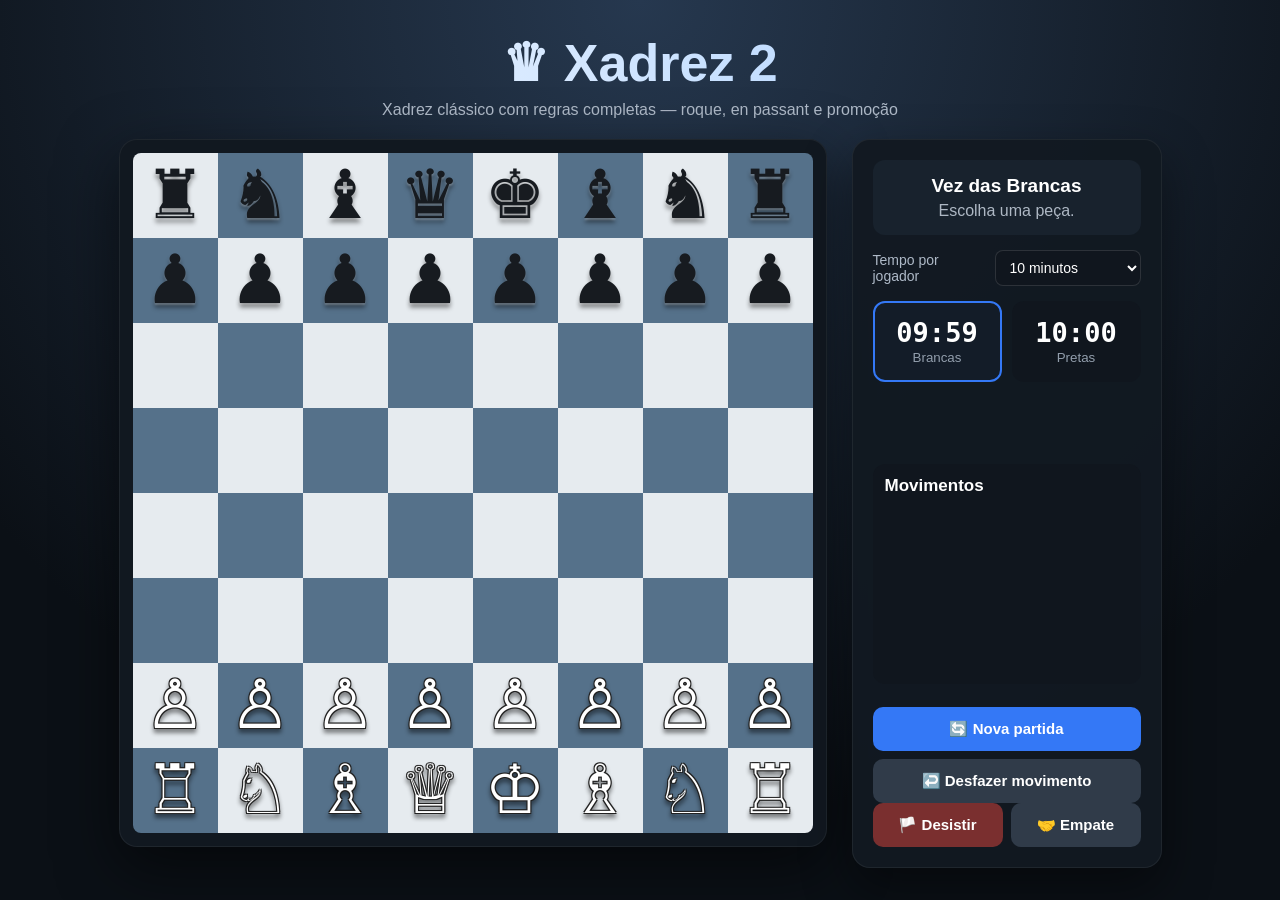
==== index.html @ f7adee4a "Atualização completa" ====
<!DOCTYPE html>
<html lang="pt-BR">
<head>
<meta charset="UTF-8">
<meta name="viewport" content="width=device-width, initial-scale=1.0">
<title>Xadrez 2</title>
<link rel="stylesheet" href="style.css">
</head>
<body>

<div class="game">

  <header>
    <h1>♛ Xadrez 2</h1>
    <p>Xadrez clássico com regras completas — roque, en passant e promoção</p>
  </header>

  <div class="game-area">

    <!-- TABULEIRO -->
    <div class="board-container">
      <div id="board" role="grid" aria-label="Tabuleiro de xadrez"></div>
    </div>

    <!-- PAINEL -->
    <aside class="panel">

      <div class="status">
        <strong id="status">Vez das Brancas</strong>
        <span id="message">Escolha uma peça.</span>
      </div>

      <div class="setting-row">
        <label for="timeControl">Tempo por jogador</label>
        <select id="timeControl">
          <option value="180">3 minutos</option>
          <option value="300">5 minutos</option>
          <option value="600" selected>10 minutos</option>
          <option value="900">15 minutos</option>
          <option value="1800">30 minutos</option>
          <option value="0">Sem cronômetro</option>
        </select>
      </div>

      <div class="timer-container">
        <div class="timer" id="whiteTimerBox">
          <span id="whiteTime">10:00</span>
          <small>Brancas</small>
        </div>
        <div class="timer" id="blackTimerBox">
          <span id="blackTime">10:00</span>
          <small>Pretas</small>
        </div>
      </div>

      <div class="captured-container">
        <div class="captured-row">
          <span id="capturedByWhite"></span>
          <span class="material" id="materialWhite"></span>
        </div>
        <div class="captured-row">
          <span id="capturedByBlack"></span>
          <span class="material" id="materialBlack"></span>
        </div>
      </div>

      <div class="moves">
        <h3>Movimentos</h3>
        <div id="moveList"></div>
      </div>

      <button id="restartBtn">🔄 Nova partida</button>
      <button class="secondary" id="undoBtn">↩️ Desfazer movimento</button>

      <div class="button-row">
        <button class="danger" id="resignBtn">🏳️ Desistir</button>
        <button class="secondary" id="drawBtn">🤝 Empate</button>
      </div>

    </aside>

  </div>

</div>

<!-- MODAL DE PROMOÇÃO -->
<div id="promotionOverlay" class="promotion-overlay hidden">
  <div class="promotion-box">
    <p>Escolha a peça de promoção:</p>
    <div class="promotion-options" id="promotionOptions"></div>
  </div>
</div>

<script src="script.js"></script>
</body>
</html>
---- style.css ----
* {
  box-sizing: border-box;
}

body {
  margin: 0;
  min-height: 100vh;
  font-family: Arial, Helvetica, sans-serif;
  background: radial-gradient(circle at top, #26384f, #0b1016 75%);
  color: white;
  display: flex;
  justify-content: center;
  align-items: center;
  padding: 25px;
}

.game {
  width: min(1200px, 100%);
}

header {
  text-align: center;
  margin-bottom: 20px;
}

header h1 {
  margin: 0;
  font-size: clamp(35px, 5vw, 52px);
  background: linear-gradient(90deg, #ffffff, #9ec9ff);
  -webkit-background-clip: text;
  -webkit-text-fill-color: transparent;
}

header p {
  color: #aeb9c7;
  margin: 8px 0 0;
}

/* =========================================
   ÁREA DO JOGO
========================================= */

.game-area {
  display: flex;
  justify-content: center;
  align-items: flex-start;
  gap: 25px;
}

/* =========================================
   TABULEIRO
========================================= */

.board-container {
  padding: 14px;
  background: #111820;
  border-radius: 18px;
  box-shadow: 0 20px 60px rgba(0, 0, 0, .55), inset 0 0 0 1px rgba(255, 255, 255, .06);
}

#board {
  width: min(75vw, 680px);
  height: min(75vw, 680px);
  display: grid;
  grid-template-columns: repeat(8, 1fr);
  grid-template-rows: repeat(8, 1fr);
  overflow: hidden;
  border-radius: 8px;
}

/* =========================================
   CASAS
========================================= */

.square {
  position: relative;
  display: flex;
  align-items: center;
  justify-content: center;
  cursor: pointer;
  user-select: none;
  transition: filter .12s, box-shadow .12s;
}

.square.light {
  background: #e6ebef;
}

.square.dark {
  background: #55718a;
}

.square:hover {
  filter: brightness(1.08);
}

.square:focus-visible {
  outline: 3px solid #ffd447;
  outline-offset: -3px;
  z-index: 4;
}

/* Casa selecionada */

.square.selected {
  box-shadow: inset 0 0 0 5px #ffd447;
}

/* Último movimento */

.square.last-move {
  box-shadow: inset 0 0 0 999px rgba(255, 212, 71, .22);
}

/* Movimento possível */

.square.possible::after {
  content: "";
  position: absolute;
  width: 20%;
  height: 20%;
  border-radius: 50%;
  background: rgba(36, 180, 99, .85);
  z-index: 1;
}

/* Captura */

.square.capture::after {
  content: "";
  position: absolute;
  width: 76%;
  height: 76%;
  border-radius: 50%;
  border: 5px solid rgba(220, 50, 50, .8);
  z-index: 1;
}

/* =========================================
   PEÇAS
========================================= */

.piece {
  position: relative;
  z-index: 3;
  font-family: "DejaVu Sans", "Arial Unicode MS", sans-serif;
  font-size: clamp(35px, 6vw, 68px);
  line-height: 1;
  transition: transform .12s;
  filter: drop-shadow(0 4px 2px rgba(0, 0, 0, .45));
}

.piece.white {
  color: #ffffff;
  text-shadow: -1px -1px 0 #222, 1px -1px 0 #222, -1px 1px 0 #222, 1px 1px 0 #222;
}

.piece.black {
  color: #171b20;
  text-shadow: 0 2px 2px rgba(255, 255, 255, .25);
}

/* =========================================
   REI EM XEQUE
========================================= */

.square.in-check {
  box-shadow: inset 0 0 0 6px #e53935, inset 0 0 25px rgba(229, 57, 53, .7);
}

/* =========================================
   PAINEL
========================================= */

.panel {
  width: 310px;
  padding: 20px;
  border-radius: 18px;
  background: rgba(18, 25, 34, .96);
  border: 1px solid rgba(255, 255, 255, .06);
  box-shadow: 0 20px 50px rgba(0, 0, 0, .45);
}

/* =========================================
   STATUS
========================================= */

.status {
  padding: 15px;
  margin-bottom: 15px;
  border-radius: 12px;
  background: #18222d;
  text-align: center;
}

.status strong {
  display: block;
  font-size: 19px;
  margin-bottom: 5px;
}

.status span {
  color: #aeb8c4;
}

/* =========================================
   CONFIGURAÇÃO
========================================= */

.setting-row {
  display: flex;
  align-items: center;
  justify-content: space-between;
  gap: 10px;
  margin-bottom: 15px;
  font-size: 14px;
  color: #aeb9c7;
}

.setting-row select {
  flex: 1;
  padding: 8px 10px;
  border-radius: 8px;
  border: 1px solid rgba(255, 255, 255, .12);
  background: #10161e;
  color: white;
  font-size: 14px;
}

/* =========================================
   CRONÔMETRO
========================================= */

.timer-container {
  display: grid;
  grid-template-columns: 1fr 1fr;
  gap: 10px;
  margin-bottom: 15px;
}

.timer {
  background: #10161e;
  padding: 14px;
  border-radius: 12px;
  text-align: center;
  border: 2px solid transparent;
  transition: border-color .2s, background .2s;
}

.timer.active {
  border-color: #3478f6;
  background: #131c28;
}

.timer span {
  display: block;
  font-family: monospace;
  font-size: 27px;
  font-weight: bold;
}

.timer small {
  color: #929eac;
}

/* =========================================
   PEÇAS CAPTURADAS
========================================= */

.captured-container {
  margin-bottom: 15px;
}

.captured-row {
  display: flex;
  align-items: center;
  justify-content: space-between;
  min-height: 26px;
  padding: 4px 2px;
  font-size: 20px;
  color: #d9e0e8;
}

.captured-row .material {
  font-family: monospace;
  font-size: 14px;
  color: #6fcf97;
  font-weight: bold;
}

/* =========================================
   MOVIMENTOS
========================================= */

.moves {
  height: 220px;
  overflow-y: auto;
  background: #10161e;
  border-radius: 12px;
  padding: 12px;
  margin-bottom: 15px;
}

.moves h3 {
  margin-top: 0;
  font-size: 17px;
}

.move {
  display: grid;
  grid-template-columns: 35px 1fr 1fr;
  padding: 7px 4px;
  border-bottom: 1px solid rgba(255, 255, 255, .05);
  color: #d9e0e8;
  font-family: monospace;
}

/* =========================================
   BOTÕES
========================================= */

button {
  width: 100%;
  border: none;
  border-radius: 10px;
  padding: 13px;
  margin-top: 8px;
  cursor: pointer;
  font-size: 15px;
  font-weight: bold;
  color: white;
  background: #3478f6;
  transition: .2s;
}

button:hover {
  background: #2465da;
  transform: translateY(-1px);
}

button:focus-visible {
  outline: 3px solid #ffd447;
  outline-offset: 2px;
}

button.secondary {
  background: #303b49;
}

button.secondary:hover {
  background: #3d4b5d;
}

button.danger {
  background: #7a2f2f;
}

button.danger:hover {
  background: #93393a;
}

.button-row {
  display: grid;
  grid-template-columns: 1fr 1fr;
  gap: 8px;
}

.button-row button {
  margin-top: 0;
}

/* =========================================
   MODAL DE PROMOÇÃO
========================================= */

.promotion-overlay {
  position: fixed;
  inset: 0;
  background: rgba(5, 8, 12, .78);
  display: flex;
  align-items: center;
  justify-content: center;
  z-index: 10;
}

.promotion-overlay.hidden {
  display: none;
}

.promotion-box {
  background: #141c26;
  border-radius: 16px;
  padding: 24px;
  text-align: center;
  box-shadow: 0 20px 60px rgba(0, 0, 0, .6);
  border: 1px solid rgba(255, 255, 255, .08);
}

.promotion-box p {
  margin: 0 0 16px;
  color: #d9e0e8;
}

.promotion-options {
  display: flex;
  gap: 12px;
}

.promotion-btn {
  width: 68px;
  height: 68px;
  font-size: 40px;
  border-radius: 12px;
  background: #1e2833;
  margin-top: 0;
  display: flex;
  align-items: center;
  justify-content: center;
}

.promotion-btn:hover {
  background: #2a3948;
  transform: translateY(-2px);
}

/* =========================================
   RESPONSIVO
========================================= */

@media (max-width: 900px) {
  .game-area {
    flex-direction: column;
    align-items: center;
  }

  .panel {
    width: min(680px, 100%);
  }

  #board {
    width: 90vw;
    height: 90vw;
  }
}

@media (prefers-reduced-motion: reduce) {
  * {
    transition: none !important;
  }
}
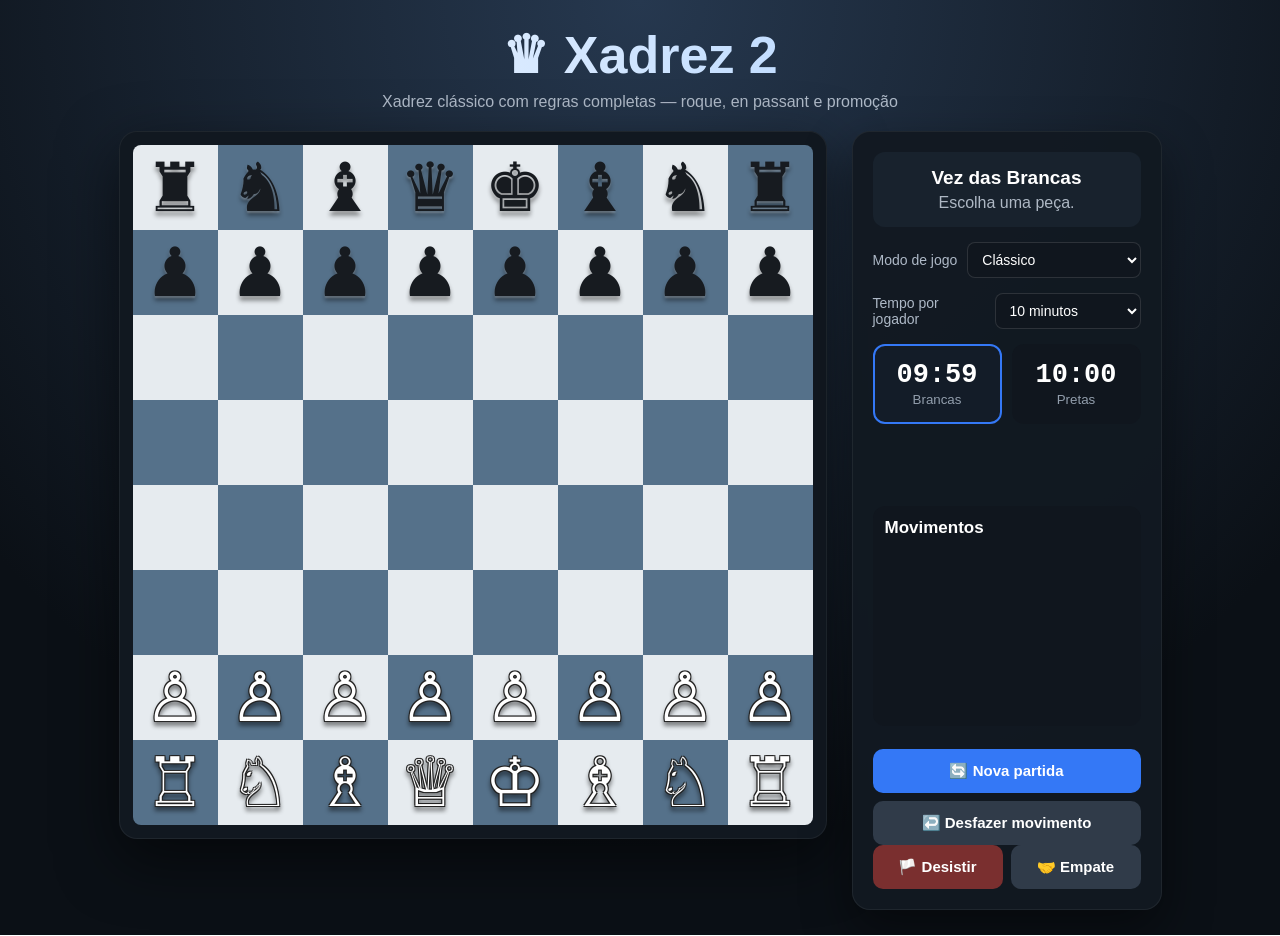
==== commit aa52c25d: "Adicionando o modo especial" ====
--- a/index.html
+++ b/index.html
@@ -31,6 +31,14 @@
       </div>
 
       <div class="setting-row">
+        <label for="gameMode">Modo de jogo</label>
+        <select id="gameMode">
+          <option value="classic" selected>Clássico</option>
+          <option value="special">Especial ✨</option>
+        </select>
+      </div>
+
+      <div class="setting-row">
         <label for="timeControl">Tempo por jogador</label>
         <select id="timeControl">
           <option value="180">3 minutos</option>
@@ -40,6 +48,13 @@
           <option value="1800">30 minutos</option>
           <option value="0">Sem cronômetro</option>
         </select>
+      </div>
+
+      <div class="legend hidden" id="specialLegend">
+        <strong>Modo Especial:</strong>
+        <p>🧙 <b>Mago</b> — anda na diagonal (qualquer distância) ou 1 casa na ortogonal.</p>
+        <p>🏹 <b>Arqueiro</b> — anda 1 casa (sem capturar) e atira até 2 casas em linha reta.</p>
+        <p>🌀 Portal teleporta · 💎 Poço promove um peão · 🔥 Armadilha destrói quem pisar.</p>
       </div>
 
       <div class="timer-container">
--- a/style.css
+++ b/style.css
@@ -158,6 +158,81 @@
 .piece.black {
   color: #171b20;
   text-shadow: 0 2px 2px rgba(255, 255, 255, .25);
+}
+
+/* =========================================
+   PEÇAS DO MODO ESPECIAL
+========================================= */
+
+.piece.special-piece {
+  display: inline-flex;
+  align-items: center;
+  justify-content: center;
+  width: 0.85em;
+  height: 0.85em;
+  font-size: 0.62em;
+  border-radius: 50%;
+  filter: none;
+  text-shadow: none;
+}
+
+.piece.special-piece.white {
+  background: #ffffff;
+  box-shadow: 0 0 0 2px #1e2833, 0 4px 6px rgba(0, 0, 0, .4);
+}
+
+.piece.special-piece.black {
+  background: #1a2027;
+  box-shadow: 0 0 0 2px #e6ebef, 0 4px 6px rgba(0, 0, 0, .4);
+}
+
+/* =========================================
+   CASAS DE EVENTO
+========================================= */
+
+.event-icon {
+  font-size: clamp(20px, 3.5vw, 36px);
+  opacity: .85;
+  z-index: 2;
+  pointer-events: none;
+}
+
+.event-trap {
+  animation: pulse-trap 1.8s infinite;
+}
+
+@keyframes pulse-trap {
+  0%, 100% { opacity: .65; }
+  50% { opacity: 1; }
+}
+
+/* =========================================
+   LEGENDA DO MODO ESPECIAL
+========================================= */
+
+.legend {
+  background: #10161e;
+  border-radius: 12px;
+  padding: 12px 14px;
+  margin-bottom: 15px;
+  font-size: 13px;
+  color: #c3ccd6;
+  border: 1px solid rgba(255, 255, 255, .06);
+}
+
+.legend strong {
+  display: block;
+  margin-bottom: 6px;
+  color: #ffd447;
+}
+
+.legend p {
+  margin: 4px 0;
+  line-height: 1.4;
+}
+
+.legend.hidden {
+  display: none;
 }
 
 /* =========================================
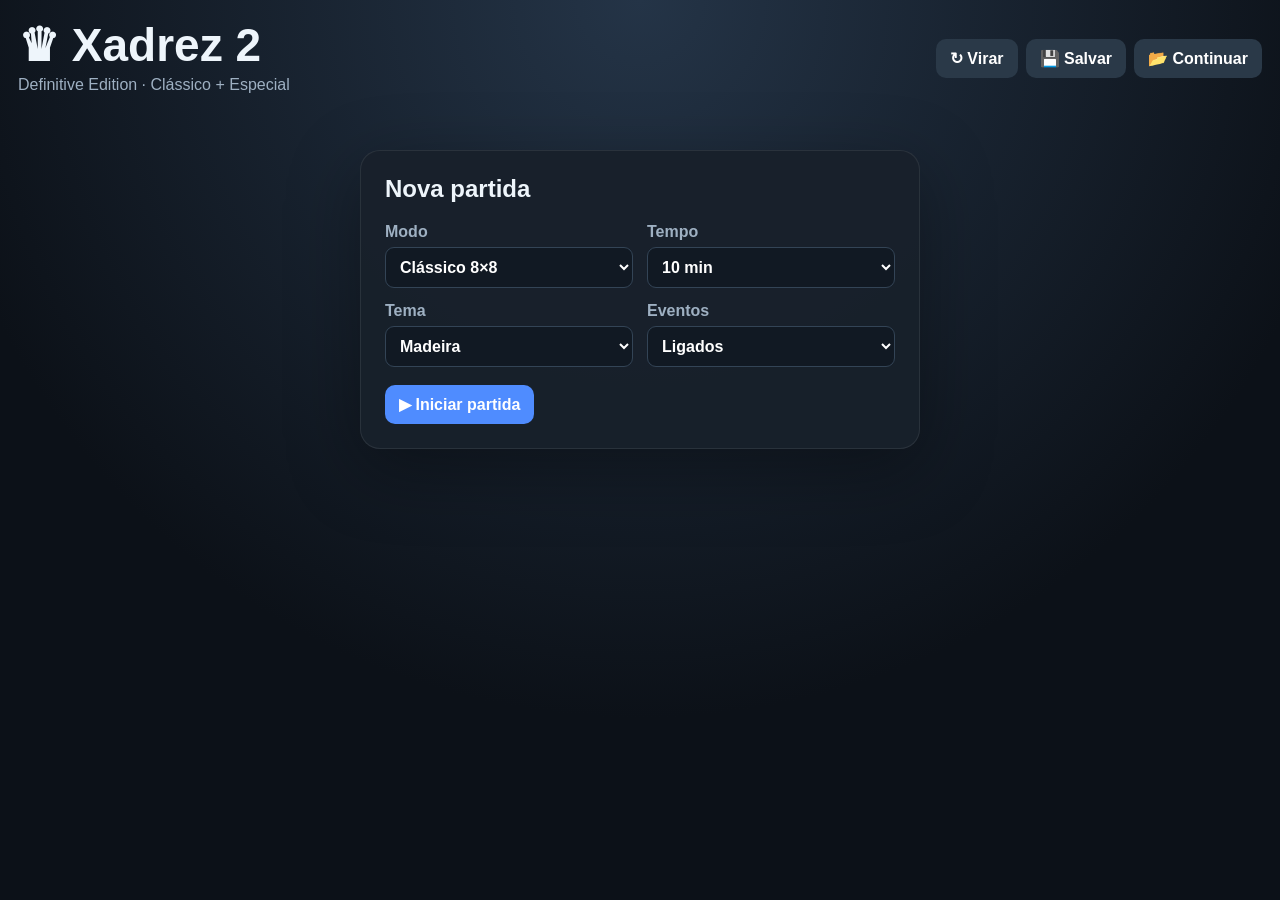
==== commit f37d52a4: "Atualização completa" ====
--- a/index.html
+++ b/index.html
@@ -1,111 +1,17 @@
 <!DOCTYPE html>
 <html lang="pt-BR">
 <head>
-<meta charset="UTF-8">
-<meta name="viewport" content="width=device-width, initial-scale=1.0">
-<title>Xadrez 2</title>
-<link rel="stylesheet" href="style.css">
+<meta charset="UTF-8"><meta name="viewport" content="width=device-width,initial-scale=1.0">
+<title>Xadrez 2 — Definitive Edition</title><link rel="stylesheet" href="style.css">
 </head>
 <body>
-
-<div class="game">
-
-  <header>
-    <h1>♛ Xadrez 2</h1>
-    <p>Xadrez clássico com regras completas — roque, en passant e promoção</p>
-  </header>
-
-  <div class="game-area">
-
-    <!-- TABULEIRO -->
-    <div class="board-container">
-      <div id="board" role="grid" aria-label="Tabuleiro de xadrez"></div>
-    </div>
-
-    <!-- PAINEL -->
-    <aside class="panel">
-
-      <div class="status">
-        <strong id="status">Vez das Brancas</strong>
-        <span id="message">Escolha uma peça.</span>
-      </div>
-
-      <div class="setting-row">
-        <label for="gameMode">Modo de jogo</label>
-        <select id="gameMode">
-          <option value="classic" selected>Clássico</option>
-          <option value="special">Especial ✨</option>
-        </select>
-      </div>
-
-      <div class="setting-row">
-        <label for="timeControl">Tempo por jogador</label>
-        <select id="timeControl">
-          <option value="180">3 minutos</option>
-          <option value="300">5 minutos</option>
-          <option value="600" selected>10 minutos</option>
-          <option value="900">15 minutos</option>
-          <option value="1800">30 minutos</option>
-          <option value="0">Sem cronômetro</option>
-        </select>
-      </div>
-
-      <div class="legend hidden" id="specialLegend">
-        <strong>Modo Especial:</strong>
-        <p>🧙 <b>Mago</b> — anda na diagonal (qualquer distância) ou 1 casa na ortogonal.</p>
-        <p>🏹 <b>Arqueiro</b> — anda 1 casa (sem capturar) e atira até 2 casas em linha reta.</p>
-        <p>🌀 Portal teleporta · 💎 Poço promove um peão · 🔥 Armadilha destrói quem pisar.</p>
-      </div>
-
-      <div class="timer-container">
-        <div class="timer" id="whiteTimerBox">
-          <span id="whiteTime">10:00</span>
-          <small>Brancas</small>
-        </div>
-        <div class="timer" id="blackTimerBox">
-          <span id="blackTime">10:00</span>
-          <small>Pretas</small>
-        </div>
-      </div>
-
-      <div class="captured-container">
-        <div class="captured-row">
-          <span id="capturedByWhite"></span>
-          <span class="material" id="materialWhite"></span>
-        </div>
-        <div class="captured-row">
-          <span id="capturedByBlack"></span>
-          <span class="material" id="materialBlack"></span>
-        </div>
-      </div>
-
-      <div class="moves">
-        <h3>Movimentos</h3>
-        <div id="moveList"></div>
-      </div>
-
-      <button id="restartBtn">🔄 Nova partida</button>
-      <button class="secondary" id="undoBtn">↩️ Desfazer movimento</button>
-
-      <div class="button-row">
-        <button class="danger" id="resignBtn">🏳️ Desistir</button>
-        <button class="secondary" id="drawBtn">🤝 Empate</button>
-      </div>
-
-    </aside>
-
-  </div>
-
+<div class="app">
+<header class="topbar"><div><h1>♛ Xadrez 2</h1><p>Definitive Edition · Clássico + Especial</p></div><div class="top-actions"><button id="flipBtn" title="Virar tabuleiro">↻ Virar</button><button id="saveBtn">💾 Salvar</button><button id="loadBtn">📂 Continuar</button></div></header>
+<section class="setup" id="setup"><div class="setup-card"><h2>Nova partida</h2><div class="setup-grid"><label>Modo<select id="mode"><option value="classic">Clássico 8×8</option><option value="special">Especial 14×8</option></select></label><label>Tempo<select id="time"><option value="0">Sem cronômetro</option><option value="180">3 min</option><option value="300">5 min</option><option value="600" selected>10 min</option><option value="900">15 min</option></select></label><label>Tema<select id="theme"><option value="wood">Madeira</option><option value="midnight">Meia-noite</option><option value="marble">Mármore</option></select></label><label>Eventos<select id="events"><option value="on">Ligados</option><option value="off">Desligados</option></select></label></div><button class="primary" id="startBtn">▶ Iniciar partida</button></div></section>
+<main class="layout hidden" id="gameView"><section class="board-shell"><div class="player-bar"><div id="blackName">⚫ Pretas</div><div id="blackClock">10:00</div></div><div class="board-wrap"><div id="filesTop" class="files"></div><div id="ranksLeft" class="ranks"></div><div id="board" role="grid" aria-label="Tabuleiro"></div><div id="ranksRight" class="ranks right"></div><div id="filesBottom" class="files bottom"></div></div><div class="player-bar bottom"><div id="whiteName">⚪ Brancas</div><div id="whiteClock">10:00</div></div></section>
+<aside class="panel"><div class="status-card"><strong id="status">Vez das Brancas</strong><span id="message">Escolha uma peça para jogar.</span></div><div class="event-card" id="eventCard"><strong>🌦 Evento climático</strong><span id="climate">Nenhum evento ativo</span></div><div class="mini-grid"><div><small>Modo</small><b id="modeLabel">Clássico</b></div><div><small>Lance</small><b id="turnLabel">1</b></div></div><div class="captured"><h3>Capturadas</h3><div><span>Brancas:</span><span id="capWhite"></span></div><div><span>Pretas:</span><span id="capBlack"></span></div></div><div class="history"><div class="history-head"><h3>Movimentos</h3><button id="exportBtn">PGN</button></div><div id="moves"></div></div><div class="controls"><button class="primary" id="newBtn">🔄 Nova</button><button id="undoBtn">↩ Desfazer</button><button id="drawBtn">🤝 Empate</button><button class="danger" id="resignBtn">🏳 Desistir</button></div></aside></main>
 </div>
-
-<!-- MODAL DE PROMOÇÃO -->
-<div id="promotionOverlay" class="promotion-overlay hidden">
-  <div class="promotion-box">
-    <p>Escolha a peça de promoção:</p>
-    <div class="promotion-options" id="promotionOptions"></div>
-  </div>
-</div>
-
+<div id="promotion" class="modal hidden"><div class="modal-box"><h3>Promover peão</h3><div id="promotionChoices" class="choices"></div></div></div>
+<div id="dialog" class="modal hidden"><div class="modal-box"><h3 id="dialogTitle"></h3><p id="dialogText"></p><div class="dialog-actions"><button id="dialogCancel">Cancelar</button><button class="primary" id="dialogOk">Confirmar</button></div></div></div>
 <script src="script.js"></script>
-</body>
-</html>
+</body></html>
--- a/style.css
+++ b/style.css
@@ -1,525 +1 @@
-* {
-  box-sizing: border-box;
-}
-
-body {
-  margin: 0;
-  min-height: 100vh;
-  font-family: Arial, Helvetica, sans-serif;
-  background: radial-gradient(circle at top, #26384f, #0b1016 75%);
-  color: white;
-  display: flex;
-  justify-content: center;
-  align-items: center;
-  padding: 25px;
-}
-
-.game {
-  width: min(1200px, 100%);
-}
-
-header {
-  text-align: center;
-  margin-bottom: 20px;
-}
-
-header h1 {
-  margin: 0;
-  font-size: clamp(35px, 5vw, 52px);
-  background: linear-gradient(90deg, #ffffff, #9ec9ff);
-  -webkit-background-clip: text;
-  -webkit-text-fill-color: transparent;
-}
-
-header p {
-  color: #aeb9c7;
-  margin: 8px 0 0;
-}
-
-/* =========================================
-   ÁREA DO JOGO
-========================================= */
-
-.game-area {
-  display: flex;
-  justify-content: center;
-  align-items: flex-start;
-  gap: 25px;
-}
-
-/* =========================================
-   TABULEIRO
-========================================= */
-
-.board-container {
-  padding: 14px;
-  background: #111820;
-  border-radius: 18px;
-  box-shadow: 0 20px 60px rgba(0, 0, 0, .55), inset 0 0 0 1px rgba(255, 255, 255, .06);
-}
-
-#board {
-  width: min(75vw, 680px);
-  height: min(75vw, 680px);
-  display: grid;
-  grid-template-columns: repeat(8, 1fr);
-  grid-template-rows: repeat(8, 1fr);
-  overflow: hidden;
-  border-radius: 8px;
-}
-
-/* =========================================
-   CASAS
-========================================= */
-
-.square {
-  position: relative;
-  display: flex;
-  align-items: center;
-  justify-content: center;
-  cursor: pointer;
-  user-select: none;
-  transition: filter .12s, box-shadow .12s;
-}
-
-.square.light {
-  background: #e6ebef;
-}
-
-.square.dark {
-  background: #55718a;
-}
-
-.square:hover {
-  filter: brightness(1.08);
-}
-
-.square:focus-visible {
-  outline: 3px solid #ffd447;
-  outline-offset: -3px;
-  z-index: 4;
-}
-
-/* Casa selecionada */
-
-.square.selected {
-  box-shadow: inset 0 0 0 5px #ffd447;
-}
-
-/* Último movimento */
-
-.square.last-move {
-  box-shadow: inset 0 0 0 999px rgba(255, 212, 71, .22);
-}
-
-/* Movimento possível */
-
-.square.possible::after {
-  content: "";
-  position: absolute;
-  width: 20%;
-  height: 20%;
-  border-radius: 50%;
-  background: rgba(36, 180, 99, .85);
-  z-index: 1;
-}
-
-/* Captura */
-
-.square.capture::after {
-  content: "";
-  position: absolute;
-  width: 76%;
-  height: 76%;
-  border-radius: 50%;
-  border: 5px solid rgba(220, 50, 50, .8);
-  z-index: 1;
-}
-
-/* =========================================
-   PEÇAS
-========================================= */
-
-.piece {
-  position: relative;
-  z-index: 3;
-  font-family: "DejaVu Sans", "Arial Unicode MS", sans-serif;
-  font-size: clamp(35px, 6vw, 68px);
-  line-height: 1;
-  transition: transform .12s;
-  filter: drop-shadow(0 4px 2px rgba(0, 0, 0, .45));
-}
-
-.piece.white {
-  color: #ffffff;
-  text-shadow: -1px -1px 0 #222, 1px -1px 0 #222, -1px 1px 0 #222, 1px 1px 0 #222;
-}
-
-.piece.black {
-  color: #171b20;
-  text-shadow: 0 2px 2px rgba(255, 255, 255, .25);
-}
-
-/* =========================================
-   PEÇAS DO MODO ESPECIAL
-========================================= */
-
-.piece.special-piece {
-  display: inline-flex;
-  align-items: center;
-  justify-content: center;
-  width: 0.85em;
-  height: 0.85em;
-  font-size: 0.62em;
-  border-radius: 50%;
-  filter: none;
-  text-shadow: none;
-}
-
-.piece.special-piece.white {
-  background: #ffffff;
-  box-shadow: 0 0 0 2px #1e2833, 0 4px 6px rgba(0, 0, 0, .4);
-}
-
-.piece.special-piece.black {
-  background: #1a2027;
-  box-shadow: 0 0 0 2px #e6ebef, 0 4px 6px rgba(0, 0, 0, .4);
-}
-
-/* =========================================
-   CASAS DE EVENTO
-========================================= */
-
-.event-icon {
-  font-size: clamp(20px, 3.5vw, 36px);
-  opacity: .85;
-  z-index: 2;
-  pointer-events: none;
-}
-
-.event-trap {
-  animation: pulse-trap 1.8s infinite;
-}
-
-@keyframes pulse-trap {
-  0%, 100% { opacity: .65; }
-  50% { opacity: 1; }
-}
-
-/* =========================================
-   LEGENDA DO MODO ESPECIAL
-========================================= */
-
-.legend {
-  background: #10161e;
-  border-radius: 12px;
-  padding: 12px 14px;
-  margin-bottom: 15px;
-  font-size: 13px;
-  color: #c3ccd6;
-  border: 1px solid rgba(255, 255, 255, .06);
-}
-
-.legend strong {
-  display: block;
-  margin-bottom: 6px;
-  color: #ffd447;
-}
-
-.legend p {
-  margin: 4px 0;
-  line-height: 1.4;
-}
-
-.legend.hidden {
-  display: none;
-}
-
-/* =========================================
-   REI EM XEQUE
-========================================= */
-
-.square.in-check {
-  box-shadow: inset 0 0 0 6px #e53935, inset 0 0 25px rgba(229, 57, 53, .7);
-}
-
-/* =========================================
-   PAINEL
-========================================= */
-
-.panel {
-  width: 310px;
-  padding: 20px;
-  border-radius: 18px;
-  background: rgba(18, 25, 34, .96);
-  border: 1px solid rgba(255, 255, 255, .06);
-  box-shadow: 0 20px 50px rgba(0, 0, 0, .45);
-}
-
-/* =========================================
-   STATUS
-========================================= */
-
-.status {
-  padding: 15px;
-  margin-bottom: 15px;
-  border-radius: 12px;
-  background: #18222d;
-  text-align: center;
-}
-
-.status strong {
-  display: block;
-  font-size: 19px;
-  margin-bottom: 5px;
-}
-
-.status span {
-  color: #aeb8c4;
-}
-
-/* =========================================
-   CONFIGURAÇÃO
-========================================= */
-
-.setting-row {
-  display: flex;
-  align-items: center;
-  justify-content: space-between;
-  gap: 10px;
-  margin-bottom: 15px;
-  font-size: 14px;
-  color: #aeb9c7;
-}
-
-.setting-row select {
-  flex: 1;
-  padding: 8px 10px;
-  border-radius: 8px;
-  border: 1px solid rgba(255, 255, 255, .12);
-  background: #10161e;
-  color: white;
-  font-size: 14px;
-}
-
-/* =========================================
-   CRONÔMETRO
-========================================= */
-
-.timer-container {
-  display: grid;
-  grid-template-columns: 1fr 1fr;
-  gap: 10px;
-  margin-bottom: 15px;
-}
-
-.timer {
-  background: #10161e;
-  padding: 14px;
-  border-radius: 12px;
-  text-align: center;
-  border: 2px solid transparent;
-  transition: border-color .2s, background .2s;
-}
-
-.timer.active {
-  border-color: #3478f6;
-  background: #131c28;
-}
-
-.timer span {
-  display: block;
-  font-family: monospace;
-  font-size: 27px;
-  font-weight: bold;
-}
-
-.timer small {
-  color: #929eac;
-}
-
-/* =========================================
-   PEÇAS CAPTURADAS
-========================================= */
-
-.captured-container {
-  margin-bottom: 15px;
-}
-
-.captured-row {
-  display: flex;
-  align-items: center;
-  justify-content: space-between;
-  min-height: 26px;
-  padding: 4px 2px;
-  font-size: 20px;
-  color: #d9e0e8;
-}
-
-.captured-row .material {
-  font-family: monospace;
-  font-size: 14px;
-  color: #6fcf97;
-  font-weight: bold;
-}
-
-/* =========================================
-   MOVIMENTOS
-========================================= */
-
-.moves {
-  height: 220px;
-  overflow-y: auto;
-  background: #10161e;
-  border-radius: 12px;
-  padding: 12px;
-  margin-bottom: 15px;
-}
-
-.moves h3 {
-  margin-top: 0;
-  font-size: 17px;
-}
-
-.move {
-  display: grid;
-  grid-template-columns: 35px 1fr 1fr;
-  padding: 7px 4px;
-  border-bottom: 1px solid rgba(255, 255, 255, .05);
-  color: #d9e0e8;
-  font-family: monospace;
-}
-
-/* =========================================
-   BOTÕES
-========================================= */
-
-button {
-  width: 100%;
-  border: none;
-  border-radius: 10px;
-  padding: 13px;
-  margin-top: 8px;
-  cursor: pointer;
-  font-size: 15px;
-  font-weight: bold;
-  color: white;
-  background: #3478f6;
-  transition: .2s;
-}
-
-button:hover {
-  background: #2465da;
-  transform: translateY(-1px);
-}
-
-button:focus-visible {
-  outline: 3px solid #ffd447;
-  outline-offset: 2px;
-}
-
-button.secondary {
-  background: #303b49;
-}
-
-button.secondary:hover {
-  background: #3d4b5d;
-}
-
-button.danger {
-  background: #7a2f2f;
-}
-
-button.danger:hover {
-  background: #93393a;
-}
-
-.button-row {
-  display: grid;
-  grid-template-columns: 1fr 1fr;
-  gap: 8px;
-}
-
-.button-row button {
-  margin-top: 0;
-}
-
-/* =========================================
-   MODAL DE PROMOÇÃO
-========================================= */
-
-.promotion-overlay {
-  position: fixed;
-  inset: 0;
-  background: rgba(5, 8, 12, .78);
-  display: flex;
-  align-items: center;
-  justify-content: center;
-  z-index: 10;
-}
-
-.promotion-overlay.hidden {
-  display: none;
-}
-
-.promotion-box {
-  background: #141c26;
-  border-radius: 16px;
-  padding: 24px;
-  text-align: center;
-  box-shadow: 0 20px 60px rgba(0, 0, 0, .6);
-  border: 1px solid rgba(255, 255, 255, .08);
-}
-
-.promotion-box p {
-  margin: 0 0 16px;
-  color: #d9e0e8;
-}
-
-.promotion-options {
-  display: flex;
-  gap: 12px;
-}
-
-.promotion-btn {
-  width: 68px;
-  height: 68px;
-  font-size: 40px;
-  border-radius: 12px;
-  background: #1e2833;
-  margin-top: 0;
-  display: flex;
-  align-items: center;
-  justify-content: center;
-}
-
-.promotion-btn:hover {
-  background: #2a3948;
-  transform: translateY(-2px);
-}
-
-/* =========================================
-   RESPONSIVO
-========================================= */
-
-@media (max-width: 900px) {
-  .game-area {
-    flex-direction: column;
-    align-items: center;
-  }
-
-  .panel {
-    width: min(680px, 100%);
-  }
-
-  #board {
-    width: 90vw;
-    height: 90vw;
-  }
-}
-
-@media (prefers-reduced-motion: reduce) {
-  * {
-    transition: none !important;
-  }
-}
+:root{--bg:#10151c;--panel:#18212b;--panel2:#202c38;--text:#eef5fb;--muted:#9eb0c2;--accent:#4f8cff;--light:#f0d9b5;--dark:#b58863;--danger:#b84d57;--green:#49b675;--yellow:#ffd54f}*{box-sizing:border-box}body{margin:0;font-family:Inter,Segoe UI,Arial,sans-serif;background:radial-gradient(circle at top,#243447,#0c1118 65%);color:var(--text);min-height:100vh}.app{width:min(1450px,100%);margin:auto;padding:18px}.topbar{display:flex;justify-content:space-between;align-items:center;gap:12px;margin-bottom:16px}.topbar h1{margin:0;font-size:clamp(28px,4vw,46px)}.topbar p{margin:4px 0;color:var(--muted)}button,select{font:inherit}button{border:0;border-radius:10px;padding:10px 14px;background:#2a3948;color:white;cursor:pointer;font-weight:700;transition:.18s}button:hover{filter:brightness(1.12);transform:translateY(-1px)}button.primary{background:var(--accent)}button.danger{background:var(--danger)}.top-actions{display:flex;gap:8px;flex-wrap:wrap}.setup{display:grid;place-items:center;padding:4vh 0}.setup-card{width:min(560px,100%);background:rgba(24,33,43,.96);border:1px solid rgba(255,255,255,.08);border-radius:20px;padding:24px;box-shadow:0 20px 70px rgba(0,0,0,.35)}.setup-card h2{margin-top:0}.setup-grid{display:grid;grid-template-columns:1fr 1fr;gap:14px;margin-bottom:18px}.setup label{display:flex;flex-direction:column;gap:6px;color:var(--muted);font-weight:700}.setup select{background:#111923;color:#fff;border:1px solid #334456;border-radius:9px;padding:10px}.layout{display:grid;grid-template-columns:minmax(0,1fr) 340px;gap:18px}.hidden{display:none!important}.board-shell{min-width:0;background:rgba(16,22,30,.86);border-radius:18px;padding:14px;border:1px solid rgba(255,255,255,.07)}.player-bar{display:flex;justify-content:space-between;padding:8px 6px;font-weight:800}.player-bar.bottom{margin-top:6px}.board-wrap{position:relative;display:grid;grid-template-columns:22px 1fr 22px;grid-template-rows:22px 1fr 22px;gap:0;max-width:920px;margin:auto}.files{grid-column:2;display:grid;align-items:center;text-align:center;font-size:12px;color:#c8d4df}.files.bottom{grid-row:3}.ranks{grid-row:2;display:grid;grid-template-rows:repeat(8,1fr);align-items:center;text-align:center;font-size:12px;color:#c8d4df}.ranks.right{grid-column:3}.board{grid-column:2;grid-row:2}.board-wrap #board{display:grid;width:100%;aspect-ratio:1/1;border-radius:8px;overflow:hidden;border:3px solid #6e533e;box-shadow:0 18px 45px rgba(0,0,0,.45)}.sq{position:relative;display:flex;align-items:center;justify-content:center;user-select:none;cursor:pointer;min-width:0}.sq.light{background:var(--light)}.sq.dark{background:var(--dark)}.sq.sel{box-shadow:inset 0 0 0 5px var(--yellow)}.sq.last{box-shadow:inset 0 0 0 999px rgba(255,235,59,.22)}.sq.legal:after{content:"";width:18%;height:18%;border-radius:50%;background:rgba(40,180,90,.85);position:absolute}.sq.capture:after{content:"";width:78%;height:78%;border-radius:50%;border:5px solid rgba(210,50,50,.8);position:absolute}.sq.check{box-shadow:inset 0 0 0 5px #ef5350,inset 0 0 22px rgba(229,57,53,.8)}.piece{font-size:clamp(28px,5vw,58px);line-height:1;z-index:2;filter:drop-shadow(0 3px 2px rgba(0,0,0,.35))}.white-piece{color:#fff;text-shadow:-1px -1px #222,1px 1px #222}.black-piece{color:#161616;text-shadow:0 1px 0 #aaa}.special{font-size:clamp(22px,4vw,44px)}.guardian{filter:drop-shadow(0 0 6px #42a5f5)}.wizard{filter:drop-shadow(0 0 6px #ab47bc)}.archer{filter:drop-shadow(0 0 6px #66bb6a)}.dragon{filter:drop-shadow(0 0 7px #ff7043)}.event{position:absolute;font-size:clamp(13px,2vw,22px);opacity:.92;pointer-events:none}.panel{background:rgba(24,33,43,.96);border:1px solid rgba(255,255,255,.08);border-radius:18px;padding:16px;min-height:680px}.status-card,.event-card,.captured,.history{background:#111923;border-radius:12px;padding:12px;margin-bottom:12px}.status-card strong,.event-card strong{display:block;font-size:18px;margin-bottom:5px}.status-card span,.event-card span{color:var(--muted);font-size:14px}.mini-grid{display:grid;grid-template-columns:1fr 1fr;gap:10px;margin-bottom:12px}.mini-grid>div{background:#111923;border-radius:12px;padding:10px}.mini-grid small{display:block;color:var(--muted)}.captured h3,.history h3{margin:0 0 8px}.captured>div{display:flex;justify-content:space-between;gap:10px;padding:4px 0}.history{height:300px;display:flex;flex-direction:column}.history-head{display:flex;justify-content:space-between;align-items:center}.history-head button{padding:6px 9px;font-size:12px}.history #moves{overflow:auto;font-family:ui-monospace,Consolas,monospace;font-size:13px}.move-row{display:grid;grid-template-columns:34px 1fr 1fr;padding:7px 2px;border-bottom:1px solid rgba(255,255,255,.06)}.controls{display:grid;grid-template-columns:1fr 1fr;gap:8px}.controls button{width:100%}.modal{position:fixed;inset:0;background:rgba(0,0,0,.72);display:grid;place-items:center;padding:20px;z-index:10}.modal-box{background:#18212b;border:1px solid rgba(255,255,255,.1);border-radius:18px;padding:22px;width:min(420px,100%);text-align:center;box-shadow:0 30px 80px rgba(0,0,0,.5)}.choices{display:grid;grid-template-columns:repeat(4,1fr);gap:10px}.choice{font-size:40px;background:#263544}.dialog-actions{display:flex;gap:10px;justify-content:center;margin-top:18px}.theme-midnight{--light:#c7d5e8;--dark:#486581}.theme-marble{--light:#eceff1;--dark:#78909c}.climate-storm .sq{filter:saturate(.78) brightness(.9)}.climate-eclipse .sq{filter:brightness(.72)}.climate-snow .sq{box-shadow:inset 0 0 0 999px rgba(255,255,255,.08)}@media(max-width:1000px){.layout{grid-template-columns:1fr}.panel{min-height:auto}.history{height:220px}}@media(max-width:620px){.app{padding:8px}.topbar{align-items:flex-start;flex-direction:column}.setup-grid{grid-template-columns:1fr}.board-shell{padding:8px}.board-wrap{grid-template-columns:16px 1fr 16px;grid-template-rows:16px 1fr 16px}.files,.ranks{font-size:10px}.panel{padding:10px}.controls{grid-template-columns:1fr}.piece{font-size:clamp(22px,9vw,44px)}}
